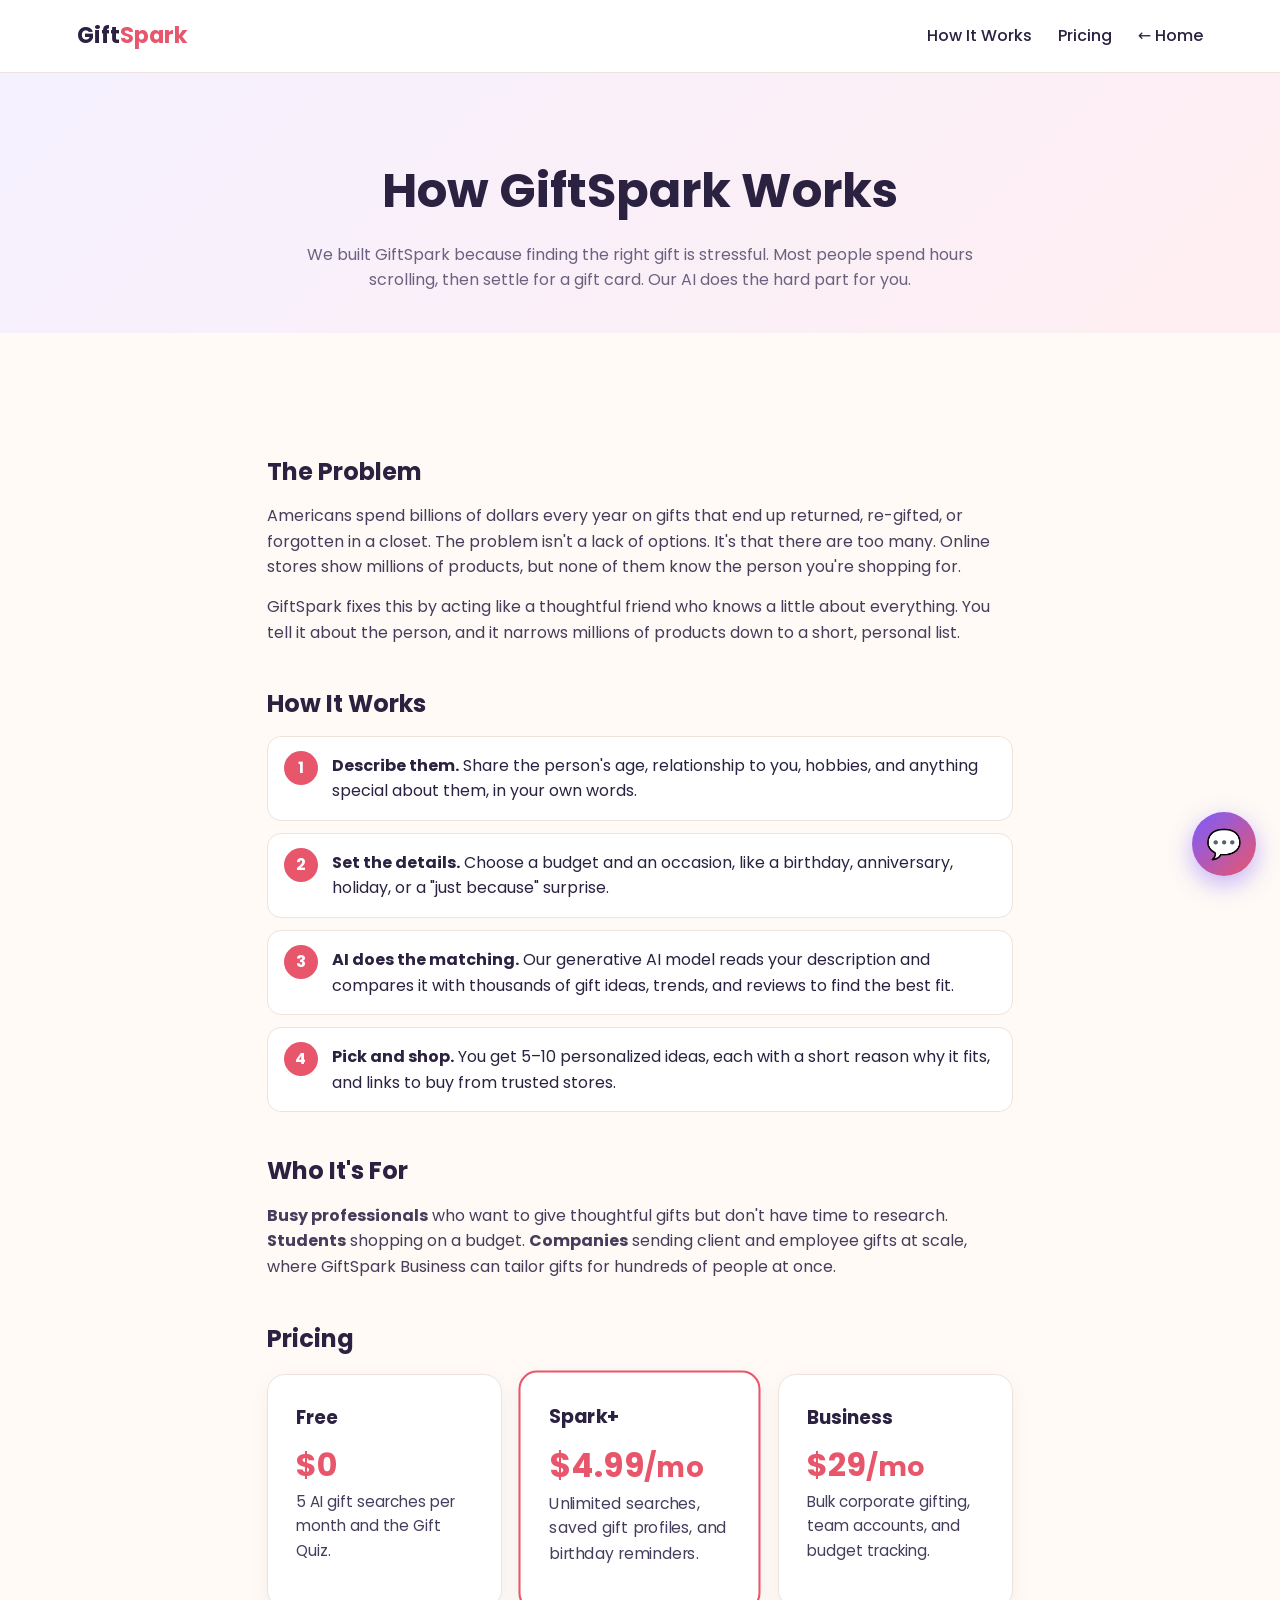
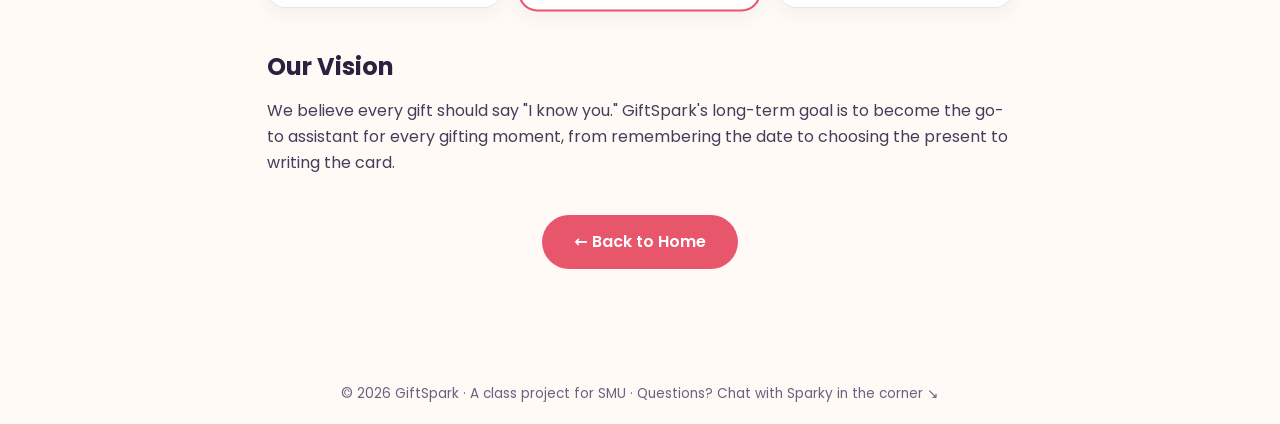
==== about.html @ bbfcfda6 "Add files via upload" ====
<!DOCTYPE html>
<html lang="en">
<head>
  <meta charset="UTF-8">
  <meta name="viewport" content="width=device-width, initial-scale=1.0">
  <title>How GiftSpark Works</title>
  <link href="https://fonts.googleapis.com/css2?family=Poppins:wght@400;500;600;700&display=swap" rel="stylesheet">
  <link rel="stylesheet" href="style.css">
</head>
<body>

  <nav class="solid">
    <a href="index.html" class="logo">Gift<span>Spark</span></a>
    <div class="links">
      <a href="#how">How It Works</a>
      <a href="#pricing">Pricing</a>
      <a href="index.html">← Home</a>
    </div>
  </nav>

  <div class="page-hero">
    <h1>How GiftSpark Works</h1>
    <p>We built GiftSpark because finding the right gift is stressful. Most people spend hours scrolling, then settle for a gift card. Our AI does the hard part for you.</p>
  </div>

  <section class="content">
    <h2>The Problem</h2>
    <p>Americans spend billions of dollars every year on gifts that end up returned, re-gifted, or forgotten in a closet. The problem isn't a lack of options. It's that there are too many. Online stores show millions of products, but none of them know the person you're shopping for.</p>
    <p>GiftSpark fixes this by acting like a thoughtful friend who knows a little about everything. You tell it about the person, and it narrows millions of products down to a short, personal list.</p>

    <h2 id="how">How It Works</h2>
    <ol class="steps">
      <li><b>Describe them.</b> Share the person's age, relationship to you, hobbies, and anything special about them, in your own words.</li>
      <li><b>Set the details.</b> Choose a budget and an occasion, like a birthday, anniversary, holiday, or a "just because" surprise.</li>
      <li><b>AI does the matching.</b> Our generative AI model reads your description and compares it with thousands of gift ideas, trends, and reviews to find the best fit.</li>
      <li><b>Pick and shop.</b> You get 5–10 personalized ideas, each with a short reason why it fits, and links to buy from trusted stores.</li>
    </ol>

    <h2>Who It's For</h2>
    <p><b>Busy professionals</b> who want to give thoughtful gifts but don't have time to research. <b>Students</b> shopping on a budget. <b>Companies</b> sending client and employee gifts at scale, where GiftSpark Business can tailor gifts for hundreds of people at once.</p>

    <h2 id="pricing">Pricing</h2>
    <div class="pricing">
      <div class="card"><h3>Free</h3><div class="price">$0</div><p>5 AI gift searches per month and the Gift Quiz.</p></div>
      <div class="card featured"><h3>Spark+</h3><div class="price">$4.99<small>/mo</small></div><p>Unlimited searches, saved gift profiles, and birthday reminders.</p></div>
      <div class="card"><h3>Business</h3><div class="price">$29<small>/mo</small></div><p>Bulk corporate gifting, team accounts, and budget tracking.</p></div>
    </div>

    <h2>Our Vision</h2>
    <p>We believe every gift should say "I know you." GiftSpark's long-term goal is to become the go-to assistant for every gifting moment, from remembering the date to choosing the present to writing the card.</p>

    <p style="text-align:center;margin-top:40px"><a href="index.html" class="btn">← Back to Home</a></p>
  </section>

  <footer>© 2026 GiftSpark · A class project for SMU · Questions? Chat with Sparky in the corner ↘</footer>

  <script src="chatbot.js"></script>
</body>
</html>
---- style.css ----
:root{
  --bg:#fffaf5; --ink:#2b2140; --muted:#6b6280; --accent:#e8566c; --accent2:#7b5cff;
  --card:#ffffff; --line:#eee3dc;
}
*{box-sizing:border-box;margin:0;padding:0}
body{font-family:'Poppins',system-ui,sans-serif;background:var(--bg);color:var(--ink);line-height:1.6}
a{color:inherit}
nav{display:flex;justify-content:space-between;align-items:center;padding:18px 6vw;position:absolute;top:0;left:0;right:0;z-index:5;color:#fff}
nav.solid{position:static;color:var(--ink);border-bottom:1px solid var(--line);background:#fff}
.logo{font-weight:700;font-size:1.4rem;text-decoration:none}
.logo span{color:var(--accent)}
nav .links a{margin-left:22px;text-decoration:none;font-weight:500}

/* Hero with looping video */
.hero{position:relative;height:100vh;min-height:560px;display:flex;align-items:center;justify-content:center;text-align:center;overflow:hidden;color:#fff;
  background:linear-gradient(135deg,#7b5cff,#e8566c)}
.hero video{position:absolute;inset:0;width:100%;height:100%;object-fit:cover;z-index:0}
.hero::after{content:"";position:absolute;inset:0;background:rgba(30,15,50,.45);z-index:1}
.hero-content{position:relative;z-index:2;max-width:760px;padding:0 20px}
.hero h1{font-size:clamp(2.2rem,6vw,4rem);line-height:1.1;margin-bottom:16px}
.hero p{font-size:1.15rem;opacity:.95;margin-bottom:30px}

.btn{display:inline-block;background:var(--accent);color:#fff;padding:14px 32px;border-radius:40px;font-weight:600;text-decoration:none;border:none;cursor:pointer;font-size:1rem;transition:transform .2s,box-shadow .2s;font-family:inherit}
.btn:hover{transform:translateY(-3px);box-shadow:0 10px 24px rgba(232,86,108,.4)}
.btn.ghost{background:transparent;border:2px solid currentColor;color:var(--accent)}

section{padding:80px 6vw}
.section-title{text-align:center;font-size:2rem;margin-bottom:10px}
.section-sub{text-align:center;color:var(--muted);margin-bottom:40px}

.cards{display:grid;grid-template-columns:repeat(auto-fit,minmax(220px,1fr));gap:24px;max-width:1100px;margin:auto}
.card{background:var(--card);border:1px solid var(--line);border-radius:18px;padding:28px;box-shadow:0 6px 20px rgba(43,33,64,.05)}
.card .icon{font-size:2rem;margin-bottom:10px}
.card h3{margin-bottom:6px}
.card p{color:var(--muted);font-size:.95rem}

/* Quiz (X-Factor) */
.quiz{max-width:640px;margin:auto;background:#fff;border-radius:22px;padding:36px;border:1px solid var(--line);box-shadow:0 10px 30px rgba(43,33,64,.08);text-align:center}
.quiz .progress{height:6px;background:var(--line);border-radius:6px;margin-bottom:24px;overflow:hidden}
.quiz .bar{height:100%;width:0;background:linear-gradient(90deg,var(--accent2),var(--accent));transition:width .4s}
.quiz h3{font-size:1.3rem;margin-bottom:20px}
.options{display:grid;grid-template-columns:1fr 1fr;gap:12px}
.options button{padding:14px;border-radius:14px;border:2px solid var(--line);background:#fff;font-family:inherit;font-size:1rem;cursor:pointer;transition:.2s}
.options button:hover{border-color:var(--accent2);background:#f5f1ff}
.result .gift{font-size:3.5rem;margin:10px 0;animation:pop .6s ease}
.result ul{list-style:none;margin:16px 0 24px}
.result li{padding:8px;border-bottom:1px dashed var(--line)}
@keyframes pop{0%{transform:scale(0) rotate(-20deg)}70%{transform:scale(1.2)}100%{transform:scale(1)}}
.confetti{position:fixed;top:-10px;width:10px;height:14px;z-index:999;pointer-events:none;animation:fall linear forwards}
@keyframes fall{to{transform:translateY(105vh) rotate(720deg)}}

.xfactor{background:#2b2140;color:#fff;text-align:center;padding:40px 6vw}
.xfactor h4{color:#ffb4c0;margin-bottom:8px;letter-spacing:1px;text-transform:uppercase;font-size:.85rem}
.xfactor p{max-width:620px;margin:auto;opacity:.9}
footer{text-align:center;padding:20px;color:var(--muted);font-size:.85rem}

/* Page 2 */
.page-hero{padding:80px 6vw 40px;text-align:center;background:linear-gradient(135deg,#f5f1ff,#ffeef1)}
.page-hero h1{font-size:clamp(2rem,5vw,3rem)}
.page-hero p{color:var(--muted);max-width:680px;margin:12px auto 0}
.content{max-width:900px;margin:auto}
.content h2{margin:40px 0 12px}
.content p{color:#463d5c;margin-bottom:14px}
.steps{counter-reset:s;list-style:none}
.steps li{counter-increment:s;padding:16px 16px 16px 64px;position:relative;background:#fff;border:1px solid var(--line);border-radius:14px;margin-bottom:12px}
.steps li::before{content:counter(s);position:absolute;left:16px;top:14px;width:34px;height:34px;border-radius:50%;background:var(--accent);color:#fff;display:grid;place-items:center;font-weight:700}
.pricing{display:grid;grid-template-columns:repeat(auto-fit,minmax(220px,1fr));gap:20px;margin-top:16px}
.pricing .card.featured{border:2px solid var(--accent);transform:scale(1.03)}
.price{font-size:2rem;font-weight:700;color:var(--accent)}

/* Chatbot widget */
#chat-toggle{position:fixed;bottom:24px;right:24px;width:64px;height:64px;border-radius:50%;background:linear-gradient(135deg,var(--accent2),var(--accent));color:#fff;font-size:1.8rem;border:none;cursor:pointer;box-shadow:0 8px 24px rgba(123,92,255,.45);z-index:1000;animation:pulse 2.5s infinite}
@keyframes pulse{0%,100%{box-shadow:0 0 0 0 rgba(232,86,108,.5)}50%{box-shadow:0 0 0 14px rgba(232,86,108,0)}}
#chat-box{position:fixed;bottom:100px;right:24px;width:350px;max-width:calc(100vw - 32px);height:480px;max-height:70vh;background:#fff;border-radius:20px;box-shadow:0 16px 48px rgba(43,33,64,.25);display:none;flex-direction:column;overflow:hidden;z-index:1000}
#chat-box.open{display:flex}
.chat-head{background:linear-gradient(135deg,var(--accent2),var(--accent));color:#fff;padding:14px 18px;display:flex;justify-content:space-between;align-items:center}
.chat-head small{display:block;opacity:.85;font-size:.75rem}
.chat-head button{background:none;border:none;color:#fff;font-size:1.3rem;cursor:pointer}
#chat-msgs{flex:1;overflow-y:auto;padding:14px;display:flex;flex-direction:column;gap:10px;background:#faf8ff}
.msg{max-width:82%;padding:10px 14px;border-radius:16px;font-size:.92rem;line-height:1.45}
.msg.bot{background:#fff;border:1px solid var(--line);align-self:flex-start;border-bottom-left-radius:4px}
.msg.user{background:var(--accent2);color:#fff;align-self:flex-end;border-bottom-right-radius:4px}
.typing{font-style:italic;color:var(--muted)}
.chips{display:flex;flex-wrap:wrap;gap:6px;padding:8px 14px 0;background:#faf8ff}
.chips button{font-family:inherit;font-size:.78rem;padding:6px 10px;border-radius:20px;border:1px solid var(--accent2);color:var(--accent2);background:#fff;cursor:pointer}
.chat-input{display:flex;border-top:1px solid var(--line)}
.chat-input input{flex:1;border:none;padding:14px;font-family:inherit;font-size:.95rem;outline:none}
.chat-input button{border:none;background:var(--accent);color:#fff;padding:0 18px;cursor:pointer;font-weight:600;font-family:inherit}

@media (max-width:600px){
  nav .links a:not(:last-child){display:none}
  .options{grid-template-columns:1fr}
  section{padding:60px 16px}
}
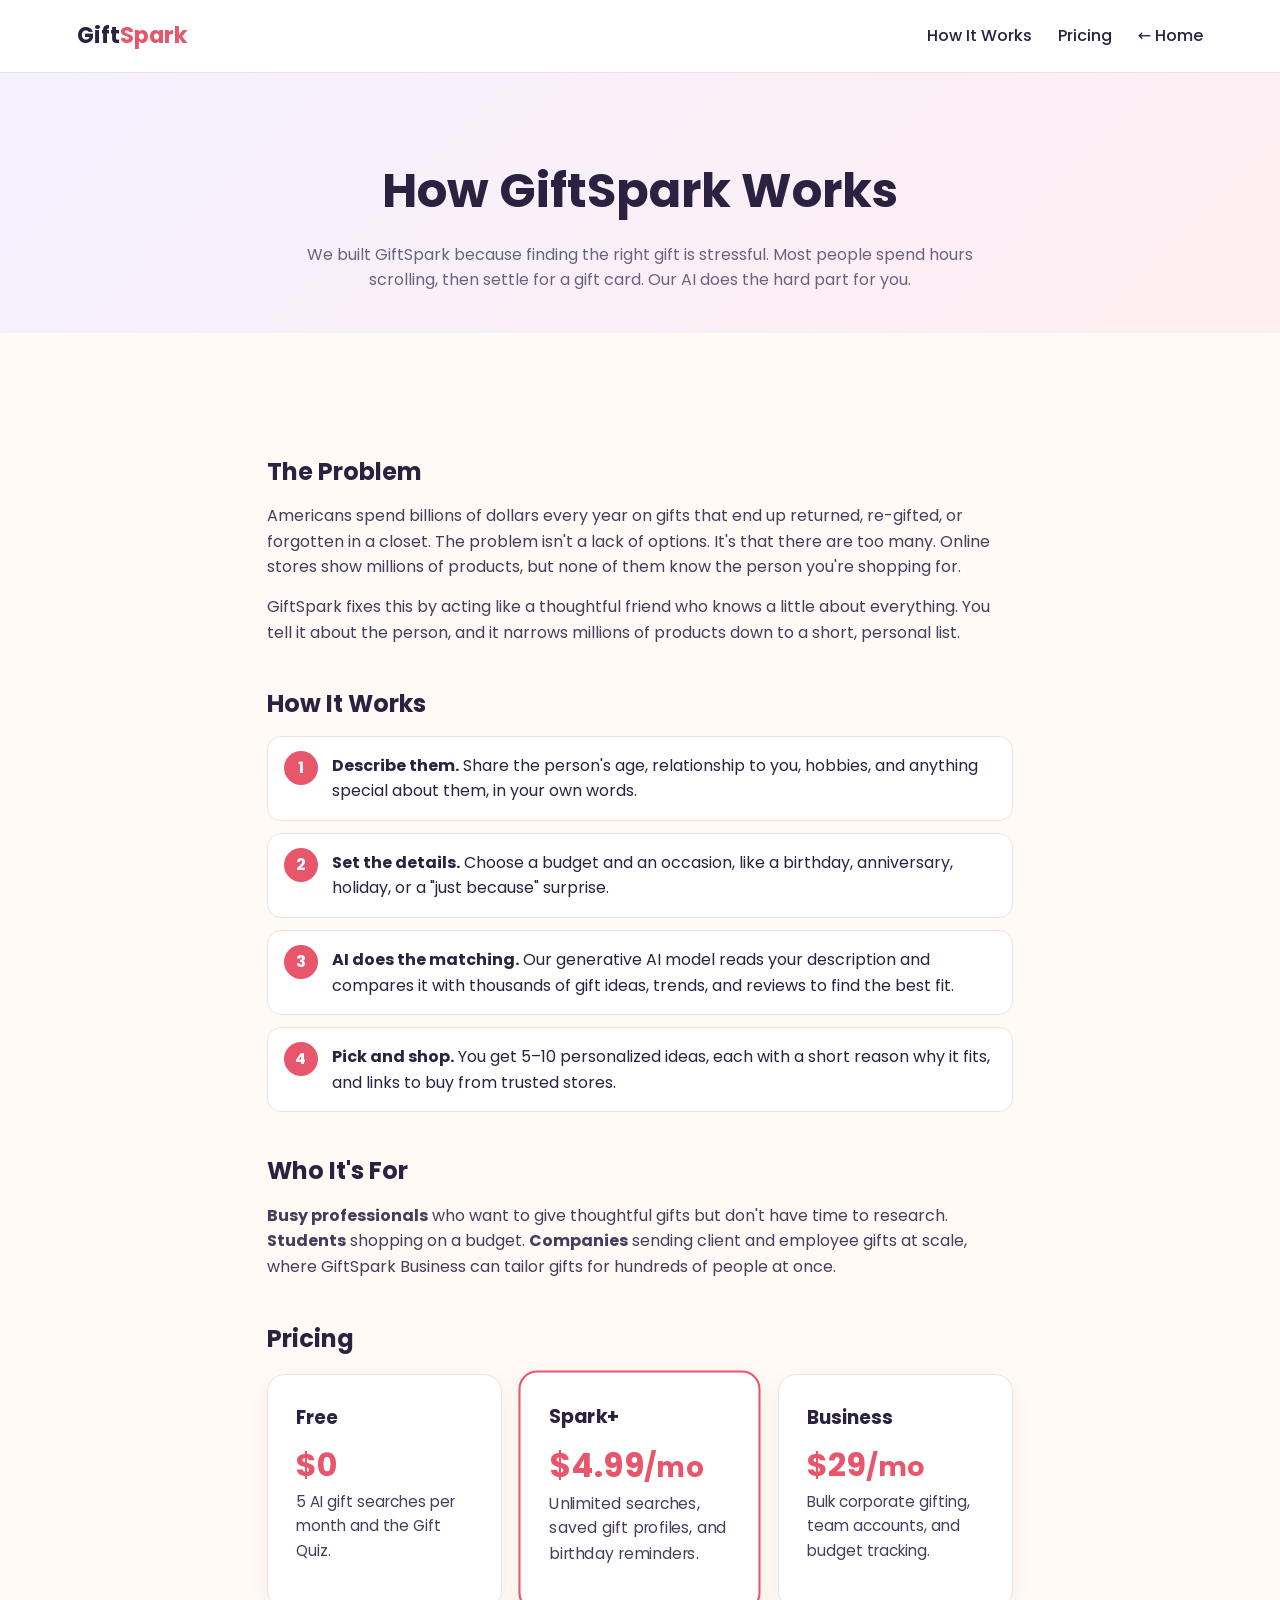
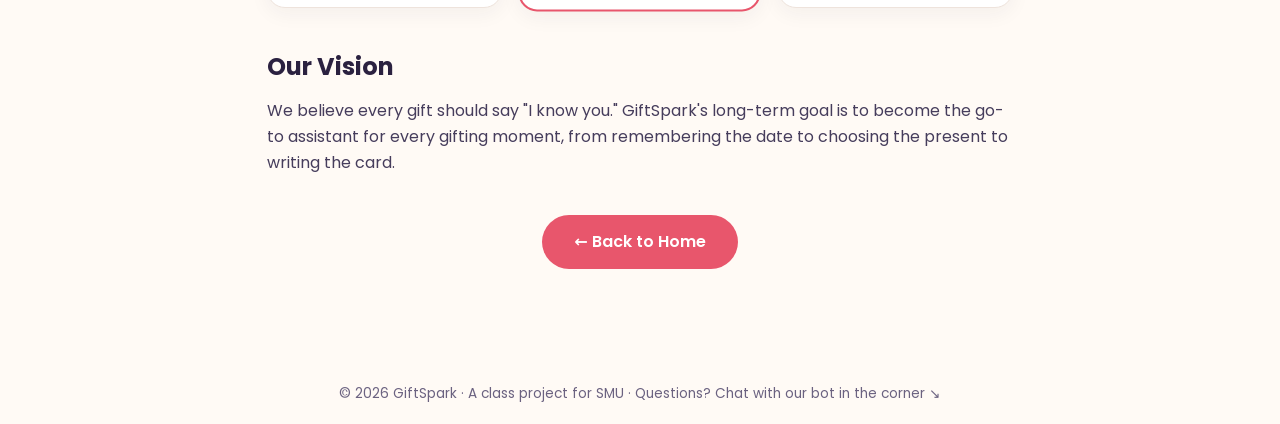
==== commit 1db48511: "Swap in Chatling chatbot from Lab 3" ====
--- a/about.html
+++ b/about.html
@@ -52,7 +52,7 @@
     <p style="text-align:center;margin-top:40px"><a href="index.html" class="btn">← Back to Home</a></p>
   </section>
 
-  <footer>© 2026 GiftSpark · A class project for SMU · Questions? Chat with Sparky in the corner ↘</footer>
+  <footer>© 2026 GiftSpark · A class project for SMU · Questions? Chat with our bot in the corner ↘</footer>
 
   <script src="chatbot.js"></script>
 </body>
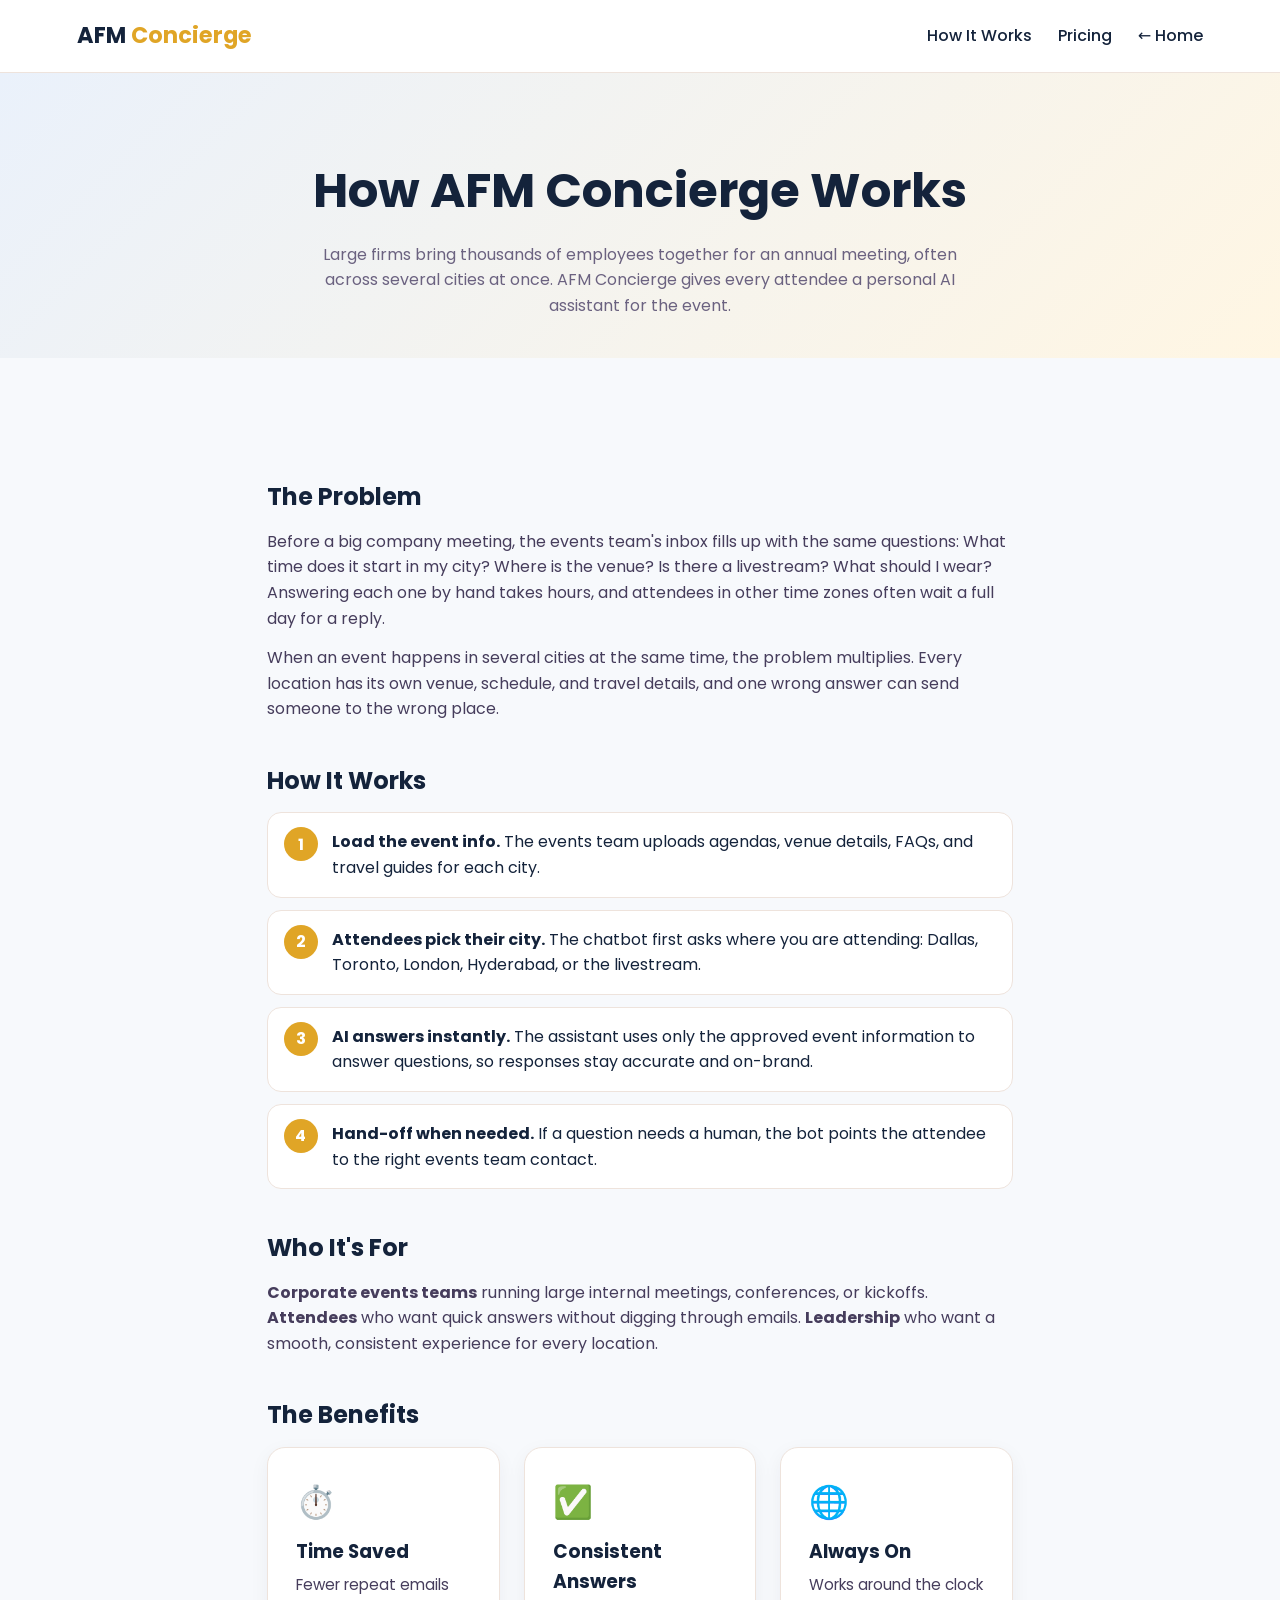
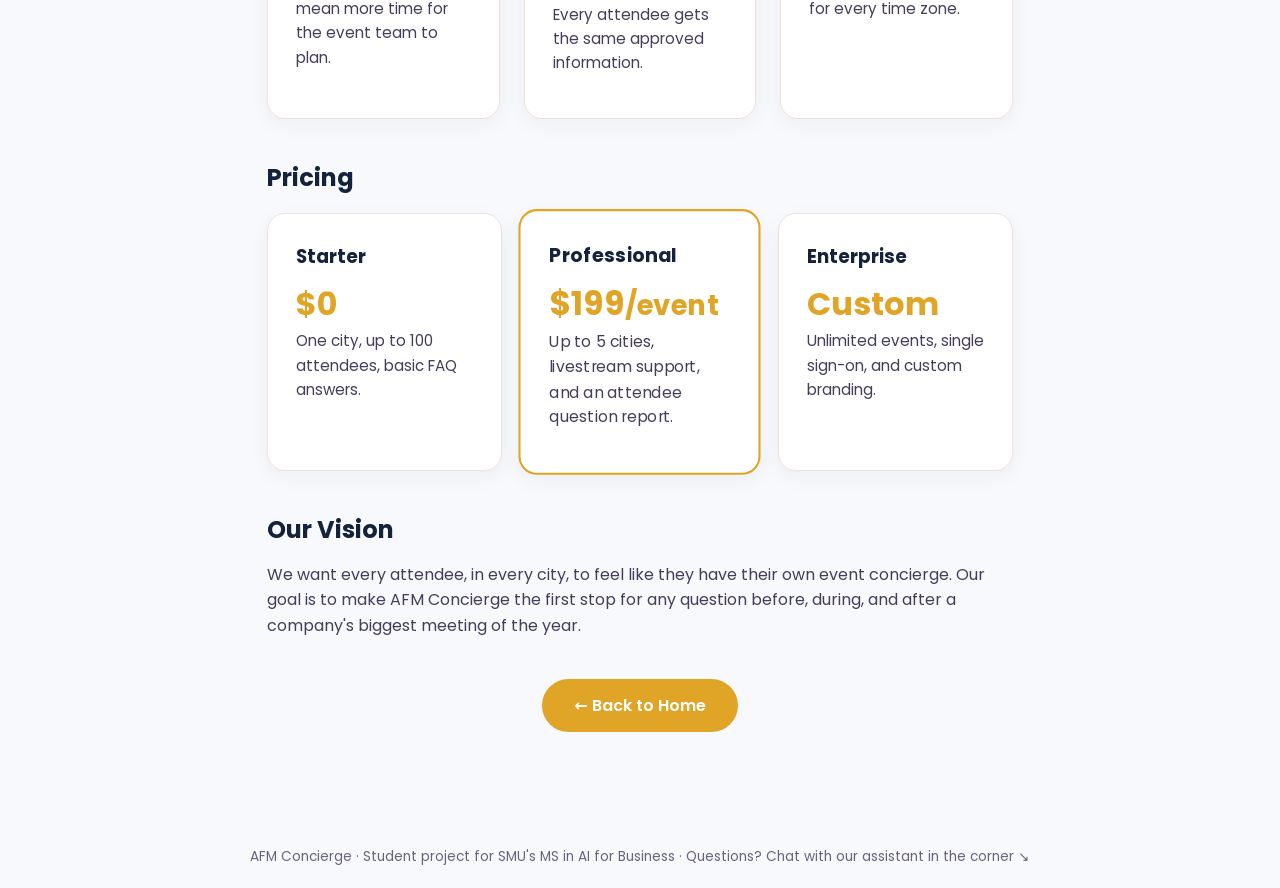
==== commit 3abcde7c: "Redesign site as AFM Concierge to match chatbot" ====
--- a/about.html
+++ b/about.html
@@ -3,14 +3,14 @@
 <head>
   <meta charset="UTF-8">
   <meta name="viewport" content="width=device-width, initial-scale=1.0">
-  <title>How GiftSpark Works</title>
+  <title>How AFM Concierge Works</title>
   <link href="https://fonts.googleapis.com/css2?family=Poppins:wght@400;500;600;700&display=swap" rel="stylesheet">
   <link rel="stylesheet" href="style.css">
 </head>
 <body>
 
   <nav class="solid">
-    <a href="index.html" class="logo">Gift<span>Spark</span></a>
+    <a href="index.html" class="logo">AFM <span>Concierge</span></a>
     <div class="links">
       <a href="#how">How It Works</a>
       <a href="#pricing">Pricing</a>
@@ -19,40 +19,47 @@
   </nav>
 
   <div class="page-hero">
-    <h1>How GiftSpark Works</h1>
-    <p>We built GiftSpark because finding the right gift is stressful. Most people spend hours scrolling, then settle for a gift card. Our AI does the hard part for you.</p>
+    <h1>How AFM Concierge Works</h1>
+    <p>Large firms bring thousands of employees together for an annual meeting, often across several cities at once. AFM Concierge gives every attendee a personal AI assistant for the event.</p>
   </div>
 
   <section class="content">
     <h2>The Problem</h2>
-    <p>Americans spend billions of dollars every year on gifts that end up returned, re-gifted, or forgotten in a closet. The problem isn't a lack of options. It's that there are too many. Online stores show millions of products, but none of them know the person you're shopping for.</p>
-    <p>GiftSpark fixes this by acting like a thoughtful friend who knows a little about everything. You tell it about the person, and it narrows millions of products down to a short, personal list.</p>
+    <p>Before a big company meeting, the events team's inbox fills up with the same questions: What time does it start in my city? Where is the venue? Is there a livestream? What should I wear? Answering each one by hand takes hours, and attendees in other time zones often wait a full day for a reply.</p>
+    <p>When an event happens in several cities at the same time, the problem multiplies. Every location has its own venue, schedule, and travel details, and one wrong answer can send someone to the wrong place.</p>
 
     <h2 id="how">How It Works</h2>
     <ol class="steps">
-      <li><b>Describe them.</b> Share the person's age, relationship to you, hobbies, and anything special about them, in your own words.</li>
-      <li><b>Set the details.</b> Choose a budget and an occasion, like a birthday, anniversary, holiday, or a "just because" surprise.</li>
-      <li><b>AI does the matching.</b> Our generative AI model reads your description and compares it with thousands of gift ideas, trends, and reviews to find the best fit.</li>
-      <li><b>Pick and shop.</b> You get 5–10 personalized ideas, each with a short reason why it fits, and links to buy from trusted stores.</li>
+      <li><b>Load the event info.</b> The events team uploads agendas, venue details, FAQs, and travel guides for each city.</li>
+      <li><b>Attendees pick their city.</b> The chatbot first asks where you are attending: Dallas, Toronto, London, Hyderabad, or the livestream.</li>
+      <li><b>AI answers instantly.</b> The assistant uses only the approved event information to answer questions, so responses stay accurate and on-brand.</li>
+      <li><b>Hand-off when needed.</b> If a question needs a human, the bot points the attendee to the right events team contact.</li>
     </ol>
 
     <h2>Who It's For</h2>
-    <p><b>Busy professionals</b> who want to give thoughtful gifts but don't have time to research. <b>Students</b> shopping on a budget. <b>Companies</b> sending client and employee gifts at scale, where GiftSpark Business can tailor gifts for hundreds of people at once.</p>
+    <p><b>Corporate events teams</b> running large internal meetings, conferences, or kickoffs. <b>Attendees</b> who want quick answers without digging through emails. <b>Leadership</b> who want a smooth, consistent experience for every location.</p>
+
+    <h2>The Benefits</h2>
+    <div class="cards">
+      <div class="card"><div class="icon">⏱️</div><h3>Time Saved</h3><p>Fewer repeat emails mean more time for the event team to plan.</p></div>
+      <div class="card"><div class="icon">✅</div><h3>Consistent Answers</h3><p>Every attendee gets the same approved information.</p></div>
+      <div class="card"><div class="icon">🌐</div><h3>Always On</h3><p>Works around the clock for every time zone.</p></div>
+    </div>
 
     <h2 id="pricing">Pricing</h2>
     <div class="pricing">
-      <div class="card"><h3>Free</h3><div class="price">$0</div><p>5 AI gift searches per month and the Gift Quiz.</p></div>
-      <div class="card featured"><h3>Spark+</h3><div class="price">$4.99<small>/mo</small></div><p>Unlimited searches, saved gift profiles, and birthday reminders.</p></div>
-      <div class="card"><h3>Business</h3><div class="price">$29<small>/mo</small></div><p>Bulk corporate gifting, team accounts, and budget tracking.</p></div>
+      <div class="card"><h3>Starter</h3><div class="price">$0</div><p>One city, up to 100 attendees, basic FAQ answers.</p></div>
+      <div class="card featured"><h3>Professional</h3><div class="price">$199<small>/event</small></div><p>Up to 5 cities, livestream support, and an attendee question report.</p></div>
+      <div class="card"><h3>Enterprise</h3><div class="price">Custom</div><p>Unlimited events, single sign-on, and custom branding.</p></div>
     </div>
 
     <h2>Our Vision</h2>
-    <p>We believe every gift should say "I know you." GiftSpark's long-term goal is to become the go-to assistant for every gifting moment, from remembering the date to choosing the present to writing the card.</p>
+    <p>We want every attendee, in every city, to feel like they have their own event concierge. Our goal is to make AFM Concierge the first stop for any question before, during, and after a company's biggest meeting of the year.</p>
 
     <p style="text-align:center;margin-top:40px"><a href="index.html" class="btn">← Back to Home</a></p>
   </section>
 
-  <footer>© 2026 GiftSpark · A class project for SMU · Questions? Chat with our bot in the corner ↘</footer>
+  <footer>AFM Concierge · Student project for SMU's MS in AI for Business · Questions? Chat with our assistant in the corner ↘</footer>
 
   <script src="chatbot.js"></script>
 </body>
--- a/style.css
+++ b/style.css
@@ -1,5 +1,5 @@
 :root{
-  --bg:#fffaf5; --ink:#2b2140; --muted:#6b6280; --accent:#e8566c; --accent2:#7b5cff;
+  --bg:#f7f9fc; --ink:#14233b; --muted:#6b6280; --accent:#e0a526; --accent2:#1f4e8c;
   --card:#ffffff; --line:#eee3dc;
 }
 *{box-sizing:border-box;margin:0;padding:0}
@@ -13,7 +13,7 @@
 
 /* Hero with looping video */
 .hero{position:relative;height:100vh;min-height:560px;display:flex;align-items:center;justify-content:center;text-align:center;overflow:hidden;color:#fff;
-  background:linear-gradient(135deg,#7b5cff,#e8566c)}
+  background:linear-gradient(135deg,#0f2a4f,#1f4e8c 60%,#e0a526)}
 .hero video{position:absolute;inset:0;width:100%;height:100%;object-fit:cover;z-index:0}
 .hero::after{content:"";position:absolute;inset:0;background:rgba(30,15,50,.45);z-index:1}
 .hero-content{position:relative;z-index:2;max-width:760px;padding:0 20px}
@@ -21,7 +21,7 @@
 .hero p{font-size:1.15rem;opacity:.95;margin-bottom:30px}
 
 .btn{display:inline-block;background:var(--accent);color:#fff;padding:14px 32px;border-radius:40px;font-weight:600;text-decoration:none;border:none;cursor:pointer;font-size:1rem;transition:transform .2s,box-shadow .2s;font-family:inherit}
-.btn:hover{transform:translateY(-3px);box-shadow:0 10px 24px rgba(232,86,108,.4)}
+.btn:hover{transform:translateY(-3px);box-shadow:0 10px 24px rgba(224,165,38,.45)}
 .btn.ghost{background:transparent;border:2px solid currentColor;color:var(--accent)}
 
 section{padding:80px 6vw}
@@ -49,13 +49,13 @@
 .confetti{position:fixed;top:-10px;width:10px;height:14px;z-index:999;pointer-events:none;animation:fall linear forwards}
 @keyframes fall{to{transform:translateY(105vh) rotate(720deg)}}
 
-.xfactor{background:#2b2140;color:#fff;text-align:center;padding:40px 6vw}
-.xfactor h4{color:#ffb4c0;margin-bottom:8px;letter-spacing:1px;text-transform:uppercase;font-size:.85rem}
+.xfactor{background:#0f2a4f;color:#fff;text-align:center;padding:40px 6vw}
+.xfactor h4{color:#f2c45a;margin-bottom:8px;letter-spacing:1px;text-transform:uppercase;font-size:.85rem}
 .xfactor p{max-width:620px;margin:auto;opacity:.9}
 footer{text-align:center;padding:20px;color:var(--muted);font-size:.85rem}
 
 /* Page 2 */
-.page-hero{padding:80px 6vw 40px;text-align:center;background:linear-gradient(135deg,#f5f1ff,#ffeef1)}
+.page-hero{padding:80px 6vw 40px;text-align:center;background:linear-gradient(135deg,#eaf1fb,#fff6e3)}
 .page-hero h1{font-size:clamp(2rem,5vw,3rem)}
 .page-hero p{color:var(--muted);max-width:680px;margin:12px auto 0}
 .content{max-width:900px;margin:auto}
@@ -92,3 +92,22 @@
   .options{grid-template-columns:1fr}
   section{padding:60px 16px}
 }
+
+/* Time zone planner */
+.clock-grid{display:grid;grid-template-columns:repeat(auto-fit,minmax(200px,1fr));gap:18px;max-width:1000px;margin:0 auto 32px}
+.clock-card{background:linear-gradient(160deg,#0f2a4f,#1f4e8c);color:#fff;border-radius:18px;padding:22px;text-align:center;box-shadow:0 10px 24px rgba(15,42,79,.25)}
+.clock-icon{font-size:1.8rem}
+.clock-city{font-weight:600;letter-spacing:1px;text-transform:uppercase;font-size:.85rem;opacity:.85;margin-top:4px}
+.clock-time{font-size:1.7rem;font-weight:700;font-variant-numeric:tabular-nums}
+.clock-date{opacity:.75;font-size:.85rem}
+.converter{max-width:700px;margin:auto;background:#fff;border:1px solid var(--line);border-radius:20px;padding:28px;box-shadow:0 8px 24px rgba(20,35,59,.06)}
+.converter h3{margin-bottom:14px;text-align:center}
+.conv-row{display:flex;gap:12px;justify-content:center;flex-wrap:wrap;align-items:center;margin-bottom:18px}
+.conv-row select,.conv-row input{font-family:inherit;font-size:1rem;padding:8px 12px;border:2px solid var(--line);border-radius:10px;margin-left:6px}
+.conv-out{display:grid;grid-template-columns:1fr 1fr;gap:10px}
+.conv-item{display:flex;justify-content:space-between;padding:12px 14px;border-radius:12px;background:#f2f6fc}
+.conv-item.from{background:#fff3d6;border:1px solid var(--accent)}
+@media (max-width:600px){.conv-out{grid-template-columns:1fr}}
+
+.city-grid{grid-template-columns:repeat(auto-fit,minmax(170px,1fr))}
+.city{text-align:center}
